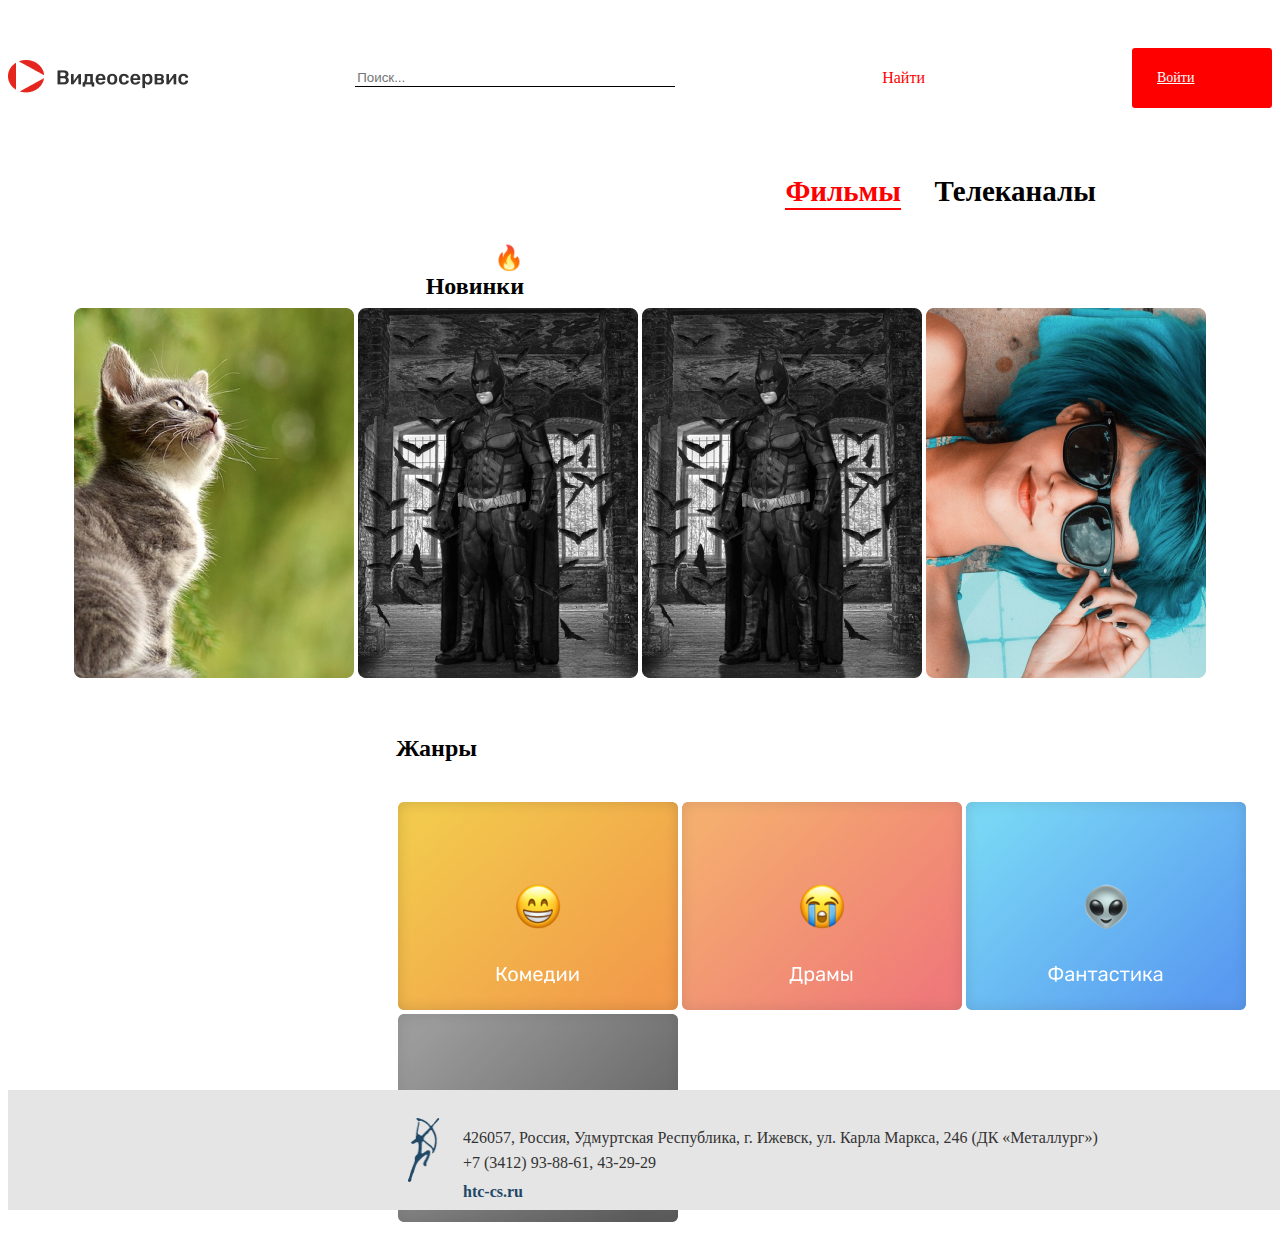
==== index.html @ e5491039 "site" ====
<!DOCTYPE html>
<html lang="en">
<head>
  <meta charset="UTF-8">
  <meta name="viewport" content="width=device-width, initial-scale=1.0">
  <meta http-equiv="X-UA-Compatible" content="ie=edge">
  <meta name="description" content="Содержимое мета-тега Description"/>
  <meta name="keywords" content="5-6 слов"/>
  <title>index-movies</title>
  <link href="https://stackpath.bootstrapcdn.com/bootstrap/4.5.0/css/bootstrap.min.css" rel="stylesheet" integrity="sha384-9aIt2nRpC12Uk9gS9baDl411NQApFmC26EwAOH8WgZl5MYYxFfc+NcPb1dKGj7Sk" crossorigin="anonymous">
  <link rel="stylesheet" href="css/style.css">
</head>
<body>
  
    <div class="container">
      <div class="nav__wrap">
        <div class="nav__logo">
          <img src="img/logo.png" alt="">
        </div>
        
        <input class="search" type="text" size="40" placeholder="Поиск..."> 
        <button class="search_btn" type="submit">Найти</button>
        <a href="#" class="nav__btn">Войти</a>
      </div>
    </div>    

    <div class="tabs">
      <p class="films">Фильмы</p>
      <p class="tv">Телеканалы</p>
    </div>

    <div class="new">
      <p class="new_text">🔥 Новинки</p>
      <div class="picture_new">
      <img src="img/picture1.png" alt="">
      
      <img src="img/picture2.png" alt="">
      
      <img src="img/picture2.png" alt="">
      
      <img src="img/picture3.png" alt="">
      
      </div>
    </div>

    <div class="genres">
      <p class="zhanr">Жанры</p>
      <div class="genre_img">
        <img src="img/genre1.png" alt="">
        <img src="img/genre2.png" alt="">
        <img src="img/genre3.png" alt="">
        <img src="img/genre4.png" alt="">
      </div>  
    </div>  
    <footer>
      <div class="footer">
        <img class="footer_logo" src="img/htc-cs-logo.png" alt="">
        <p class="footer_t1">426057, Россия, Удмуртская Республика, г. Ижевск, ул. Карла Маркса, 246 (ДК «Металлург»)</p>
        <p class="footer_t2">+7 (3412) 93-88-61, 43-29-29</p>
        <p class="footer_t3">htc-cs.ru</p>
      </div>  
    </footer>









</body>
</html>
---- css/style.css ----
.search {
  outline: 0;
  outline-offset: 0;
  width: 25%;	
  border: 0;
  border-bottom: 1px solid #000000;
}

.search_btn {
  width: 10%;
  font-size: 16px;
  font-style: normal;
  font-family: Rubik;
  color: red;
  border: 0;
  background-color: inherit;
}

.search_btn:hover {
  background: #eee;
}


.nav__wrap {
  display: -webkit-box;
  display: -ms-flexbox;
  display: flex;
  -webkit-box-pack: justify;
  -ms-flex-pack: justify;
  justify-content: space-between;
  -webkit-box-align: center;
  -ms-flex-align: center;
  align-items: center;
  padding: 40px 0px;
}

.nav__btn {
	display: flex;
  align-items: center;	
  width: 90px;	
  height: 30px;
  background: red;
  border-radius: 3px;
  font-size: 14px;
  line-height: 16px;
  padding: 15px 25px;
  color: #ffffff;
}
.nav__btn:hover {
  text-decoration: none;
  color: rgba(255, 255, 255, 0.74);
}


.tabs {
    position: absolute;
	width: 311px;
	height: 42px;
	left: 220px;
	top: 30px;
}

.films {
	position: absolute;
	color: red;
	border-bottom: 2px solid red;
	width: 116px;
	height: 33px;
	left: 565px;
	top: 116px;
	font-family: Rubik;
	font-style: normal;
	font-weight: bold;
	font-size: 29px;
	line-height: 33px;
	text-align: right;
}

.tv {
	position: absolute;
	width: 171px;
	height: 33px;
	left: 705px;
	top: 116px;
	font-family: Rubik;
	font-style: normal;
	font-weight: bold;
	font-size: 29px;
	line-height: 33px;
	text-align: right;
}

.new_text {
	position: absolute;
	width: 134px;
	height: 28px;
	left: 390px;
	top: 220px;

	font-family: Rubik;
	font-style: normal;
	font-weight: bold;
	font-size: 24px;
	line-height: 28px;
	text-align: right;
}

.picture_new {
	align-items: center;
	text-align: center;
	margin-top: 160px;

}

.zhanr {
	position: absolute;
	width: 87px;
	height: 28px;
	left: 390px;
	top: 710px;

	font-family: Rubik;
	font-style: normal;
	font-weight: bold;
	font-size: 24px;
	line-height: 28px;
	text-align: right;
}

.genre_img {
	margin-top: 120px;
	margin-left: 390px;
}

.container {
  max-width: 0 1200px auto;
}

.footer_logo {
	position: absolute;
	width: 31.99px;
	height: 64px;
	left: 400px;
	top: 28px;
}

.footer_t1 {
	position: absolute;
	width: 940px;
	height: 19px;
	left: 455px;
	top: 22px;

	font-family: Rubik;
	font-style: normal;
	font-weight: normal;
	font-size: 16px;
	line-height: 19px;
	color: #333333;
}

.footer_t2 {
	position: absolute;
	width: 940px;
	height: 19px;
	left: 455px;
	top: 47px;

	font-family: Rubik;
	font-style: normal;
	font-weight: normal;
	font-size: 16px;
	line-height: 19px;
	color: #333333;
}

.footer_t3 {
	position: absolute;
	width: 940px;
	height: 19px;
	left: 455px;
	top: 76px;

	font-family: Rubik;
	font-style: normal;
	font-weight: bold;
	font-size: 16px;
	line-height: 19px;
	color: #1F4766;
}

footer {
	position: absolute;
	width: 100%;
	height: 120px;
	top: 1090px;
	background-color: #E5E5E5;
}
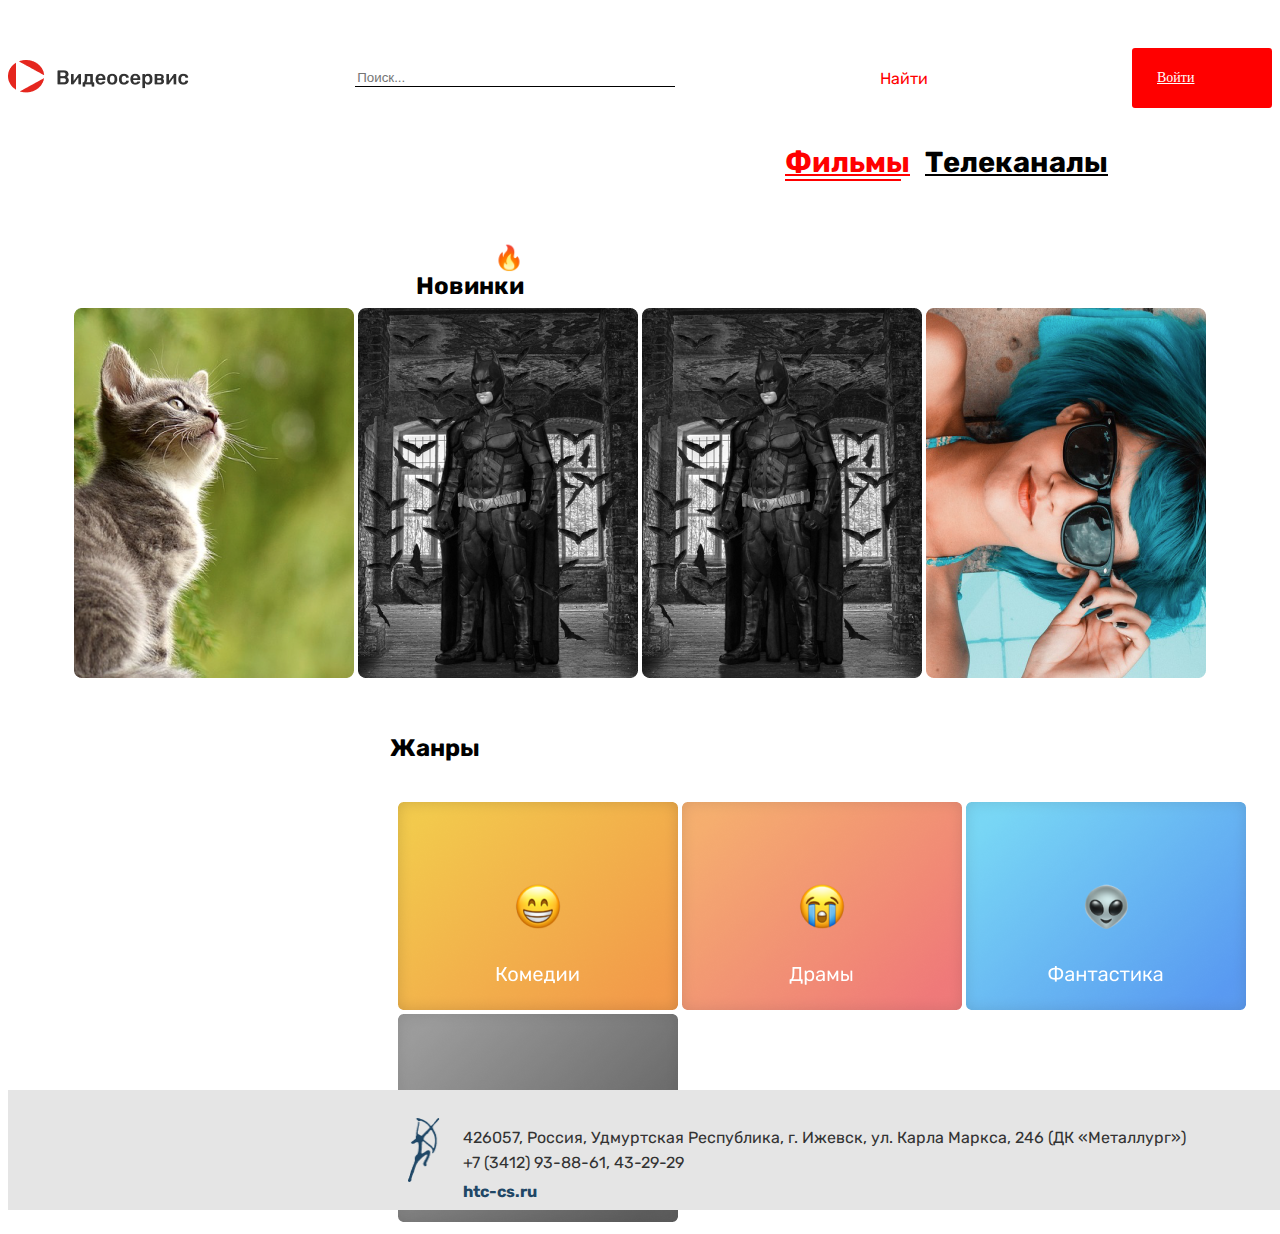
==== commit 5dd8c8f4: "page_channels" ====
--- a/index.html
+++ b/index.html
@@ -6,7 +6,7 @@
   <meta http-equiv="X-UA-Compatible" content="ie=edge">
   <meta name="description" content="Содержимое мета-тега Description"/>
   <meta name="keywords" content="5-6 слов"/>
-  <title>index-movies</title>
+  <title>Movies</title>
   <link href="https://stackpath.bootstrapcdn.com/bootstrap/4.5.0/css/bootstrap.min.css" rel="stylesheet" integrity="sha384-9aIt2nRpC12Uk9gS9baDl411NQApFmC26EwAOH8WgZl5MYYxFfc+NcPb1dKGj7Sk" crossorigin="anonymous">
   <link rel="stylesheet" href="css/style.css">
 </head>
@@ -25,8 +25,8 @@
     </div>    
 
     <div class="tabs">
-      <p class="films">Фильмы</p>
-      <p class="tv">Телеканалы</p>
+      <a href="../demo/index.html" class="films">Фильмы</a>
+      <a href="../demo/index-channels.html" class="tv">Телеканалы</a>
     </div>
 
     <div class="new">
@@ -47,8 +47,11 @@
       <p class="zhanr">Жанры</p>
       <div class="genre_img">
         <img src="img/genre1.png" alt="">
+
         <img src="img/genre2.png" alt="">
+
         <img src="img/genre3.png" alt="">
+        
         <img src="img/genre4.png" alt="">
       </div>  
     </div>  
--- a/css/style.css
+++ b/css/style.css
@@ -1,7 +1,4 @@
-
-
-
-
+@import url('https://fonts.googleapis.com/css2?family=Rubik&display=swap');
 
 .search {
   outline: 0;
@@ -67,7 +64,7 @@
 
 .films {
 	position: absolute;
-	color: red;
+	color: red !important;
 	border-bottom: 2px solid red;
 	width: 116px;
 	height: 33px;
@@ -81,9 +78,17 @@
 	text-align: right;
 }
 
+.films:hover {
+  text-decoration: none;
+}
+
+.tv:hover {
+  text-decoration: none;
+}
+
 .tv {
 	position: absolute;
-	width: 171px;
+	width: 170px;
 	height: 33px;
 	left: 705px;
 	top: 116px;
@@ -93,6 +98,7 @@
 	font-size: 29px;
 	line-height: 33px;
 	text-align: right;
+	color: #000 !important;
 }
 
 .new_text {
